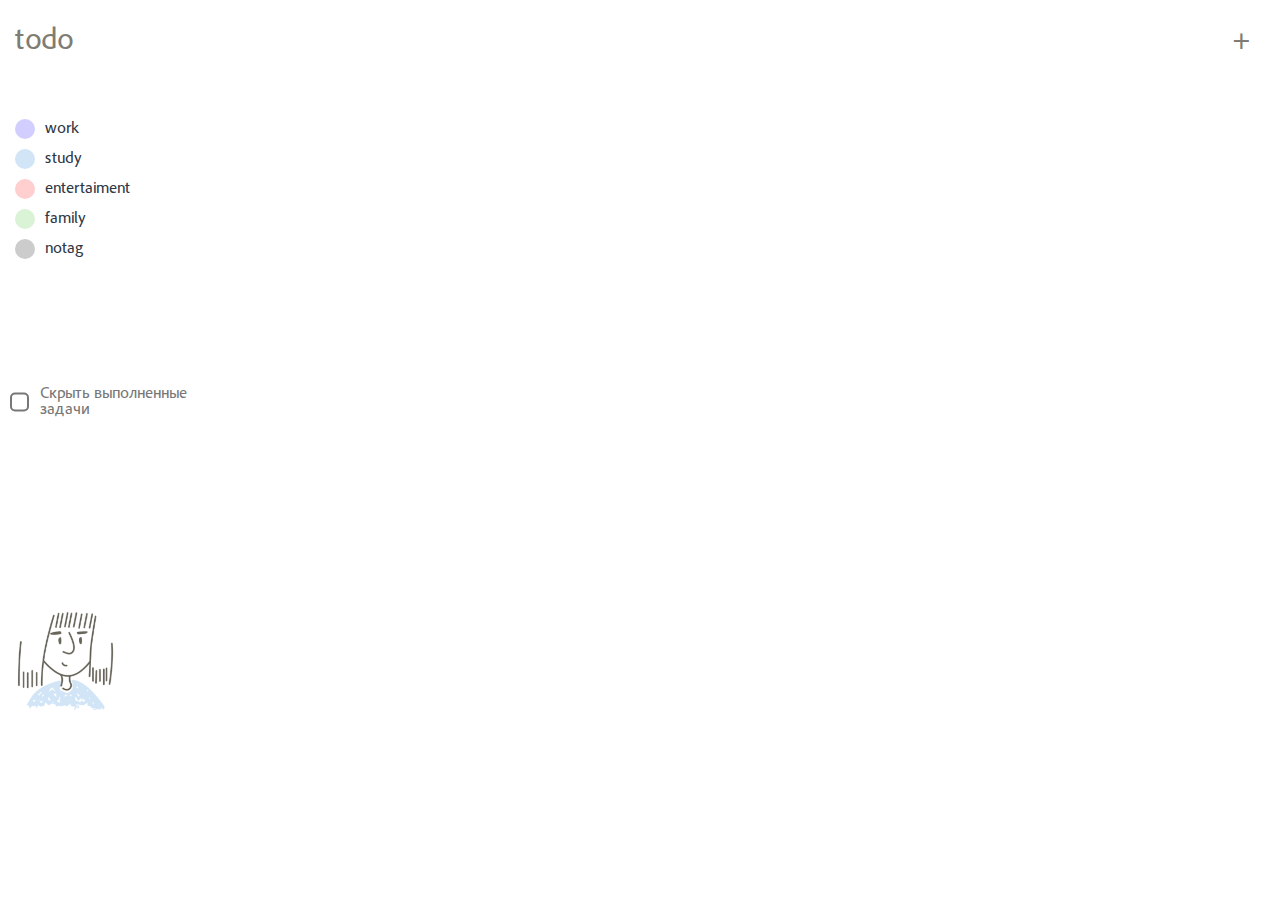
==== index.html @ 6d148f38 "first init" ====
<html lang="en">
<head>
    <meta charset="UTF-8">
    <meta name="viewport" content="width=device-width, initial-scale=1.0">
    <title>Document</title>
    <link rel="stylesheet" href="normalize.css">
    <link href="style.css" rel="stylesheet">
</head>
<body>
      <div id="my_modal" class="modal">
        <div class="modal-content">
            <div class="add">
                <button class="close_modal_window">Cancel</button>
                <button class="add-modal">Add</button>
            </div>
                <div class="modal-title modal-flex">
                    <span>Title</span>
                    <input type="text" size="40" class="modal-input" placeholder="add a title...">
                </div>
                <div class="modal-description modal-flex">
                    <span>Description</span>
                    <textarea name="" id="" cols="30" rows="10" class="modal-textarea" placeholder="add a description..." ></textarea>
                </div>
            <div class="modal-tags">Tags
                <div class="modal-nav tags">
                    <label class="nav__elem work tags">
                        <input type="checkbox" id="add-work">
                        <span>work</span>
                    </label>
                    
                    <label class="nav__elem study tags">
                        <input type="checkbox" id="add-study">
                        <span>study</span>
                    </label>
                    <label class="nav__elem entertaiment tags">
                        <input type="checkbox" id="add-entertaiment">
                        <span>entertaiment</span>
                    </label>
                    <label class="nav__elem family tags">
                        <input type="checkbox" id="add-family">
                        <span>family</span>
                    </label>
                </div>
            </div>
        </div>
      </div>
      <div id="save-card" class="modal">
        <div class="save-content-card">
            <div class="save">
                <button class="close_edit_card">Cancel</button>
                <button class="save-edit">Save</button>
            </div>
                <div class="modal-title modal-flex">
                    <span>Title</span>
                    <input type="text" size="40" class="title-edit" placeholder="add a title...">
                </div>
                <div class="modal-description modal-flex">
                    <span>Description</span>
                    <textarea name="" id="" cols="30" rows="10" class="description-edit" placeholder="add a description..." ></textarea>
                </div>
            <div class="modal-tags">Tags
                <div class="modal-nav tags">
                    <label class="nav__elem work tags">
                        <input type="checkbox" id="add-work">
                        <span>work</span>
                    </label>
                    
                    <label class="nav__elem study tags">
                        <input type="checkbox" id="add-study">
                        <span>study</span>
                    </label>
                    <label class="nav__elem entertaiment tags">
                        <input type="checkbox" id="add-entertaiment">
                        <span>entertaiment</span>
                    </label>
                    <label class="nav__elem family tags">
                        <input type="checkbox" id="add-family">
                        <span>family</span>
                    </label>
                </div>
            </div>
        </div>
      </div>
    <header class="header">
        <div class="todo">todo</div>
        <div class="add-card" id="btn_modal_window">+</div>
    </header>
    <div class="flex-container">
        <aside class="aside flex-grow-1">
                    <ul class="nav">
                        <li class="nav__elem work" data-filter="work">work</li>
                        <li class="nav__elem study" data-filter="study">study</li>
                        <li class="nav__elem entertaiment" data-filter="entertaiment">entertaiment</li>
                        <li class="nav__elem family" data-filter="family">family</li>
                        <li class="nav__elem notag" data-filter="notag">notag</li>
                    </ul>
                    <div class="hide-tasks">
                        <label class="task-custom hide-done">
                            <input id="hide-done-cards" type="checkbox" name="hide">
                            <span>Скрыть выполненные задачи</span>
                        </label>
                      </div>
                    <div class="girl-picture">
                        <img src="/img/girl.png" alt="">
                    </div>
        </aside>
        <main class="main flex-grow-3">
            <!-- <div class="task-card"><div class="card-header">
                <div class="title-card">1</div>
                <div class="menu-card">
                <ul class="dropdown-menu">
                   <li id="edit" class="border-bottom">Edit...</li>
                   <li id="delete">Delete...</li>
                </ul>
                </div>
             </div>
             <div class="description-card">fdddddddddd</div>
             <div class="done-task">
                <label class="task-custom card-done">
                   <input type="checkbox" name="done">
                   <span class="card-done">Done</span>
                </label>
             </div></div>
             <div class="task-card"><div class="card-header">
                <div class="title-card">2</div>
                <div class="menu-card">
                <ul class="dropdown-menu">
                   <li id="edit" class="border-bottom">Edit...</li>
                   <li id="delete">Delete...</li>
                </ul>
                </div>
             </div>-->
        </main>
    </div>
    <script src="script.js"></script>
</body>
</html>
---- style.css ----
body{
    color: #303846;
    font-size: 16px;
    line-height: 1.5;
    font-family: 'Adobe Clean';
    height: 100vh;
    display: flex;
    flex-direction: column;
    align-content: stretch;

}

.modal{
    font-family: 'Adobe Clean';
    font-weight: bold;
    font-size: large;
    color: #69665c;
    display: none;
    position: fixed;
    z-index: 1;
    left: 0;
    top: 0;
    width: 100%;
    height: 100%;
    background-color: rgba(0,0,0,0.6);
    z-index: 1000;
}
.modal .modal-content, .save-content-card {
    background-color: #fefefe;
    border: 1px solid #888;
    width: 50%;
    height: 75%;
    z-index: 99999;
    position: absolute;
    top: 0;
    bottom: 0;
    right: 0;
    left: 0;
    margin: auto;
    border-radius: 15px;
}

.add, .save{
    display: flex;
    justify-content: space-between;
    padding: 35px 35px 10px 35px;
}
.add-card{
    cursor: pointer;
}
.close_modal_window, .close_edit_card{
    background: transparent;
    border: none !important;
    color: #777;
    cursor: pointer;
    padding-left: 0px;
}
.add-modal, .save-edit{
    background-color: #69665C;
    cursor: pointer;
    border: none;
    color: white;
    width: 100px;
    height: 35px;
    border-radius: 10px;
}
.modal-title input{
    border: 0px;
    background-color: #f9f9f8;
    height: 35px;
    border-radius: 10px;
    padding: 20px;
    margin-top: 10px;
    font-family: 'Adobe Clean';
}
.modal-title input:focus::placeholder{
    color: transparent;
}
.modal-description textarea{
    font-family: 'Adobe Clean';
    font-size: 14px;
    border: 0px;
    background-color: #f9f9f8;
    height: 100px;
    border-radius: 10px;
    padding: 20px;
    margin-top: 10px;
}
.modal-description textarea:focus::placeholder{
    color: transparent;
}
.modal-tags{
    padding: 10px 0 5px 35px;
}
.modal-tags .modal-nav{
    display: flex;
}
.modal-tags .modal-nav .nav__elem{
    margin: 0 30px 0 0;
    height: 40px;
    border-radius: 10px;
    font-weight: normal;
}
.modal-tags .modal-nav .nav__elem:hover{
    background-color: #f9f9f8;
    margin: 0 30px 0 0;
    height: 40px;
    border-radius: 10px;
    cursor: pointer;











}
.flex-container{
    display: flex;
    flex-wrap: nowrap;
    height: 100%;
}

.modal-flex{
    display: flex;
    flex-direction: column;
    padding: 10px 35px 10px 35px;
}

.header {
    max-width: 1280px;
    height: 60px;
    color: #7e7c73;
    display: flex;
    justify-content: space-between;
    font-size: 30;
    padding: 20px 30px 20px 15px;
}
.aside{
    flex-grow: 2;
    display: flex;
    flex-wrap: wrap;
    align-items: top;
    justify-content: space-between;
    width: 300px;
    padding-top: 25px;
}

.nav{
    display: flex;
    flex-direction: column;

    height: 50px;
    padding: 0 15px;
}
.nav__elem{
    padding-left: 30px;
    box-sizing: border-box;
    position: relative;

    display: flex;
    align-items: center;
    align-content: center;
    cursor: pointer;

    font-size: 16px;
    line-height: 20px;
    margin-bottom: 10px;
}
.nav__elem.work::before{
    background-color: #D2CEFF;
}
.nav__elem.study::before{
    background-color: #D1E5F7;
}
.nav__elem.entertaiment::before{
    background-color: #FFCECE;
}
.nav__elem.family::before{
    background-color: #DAF2D6;
}
.nav__elem.notag::before{
    background-color: #ccc;
}
.nav__elem.filtered{
    background-color: #edefec;
    padding-right: 5px;
    transition: 1s;
    border-radius: 10px;
    cursor: pointer;
}
.nav__elem input{
    display: none;
}
.nav__elem input + span{
    transition: border-color 1s linear;
    position: relative;
    /* border-bottom: #fff solid 1px; */
}

.nav__elem input + span::before{
    content: "";
    display: block;
    position: absolute;
    width: 0%;
    height: 1px;
    left: 50%;
    bottom: 0;
    /* max-width: 0px; */

    transition: all 0.5s linear;
    background-color: #6979a2;
}

.test{
    color: red;
}
.nav__elem input:checked + span:before{
    width: 100%;
    left: 0%;
}

/* .modal-tags{
    background-color: lightsalmon;
} */

.hide-tasks{
  padding: 30px 0px 0 10px;
}

.task-custom input{
    display: none;
}

.task-custom span{
    cursor: pointer;
    color: #777;
    position: relative;
    display: flex;
    padding-left: 30px;
    line-height: 16px;
    font-size: 16px;
}
.task-custom span:before{
    content: "";
    display: block;
    width: 15px;
    height: 15px;

    border: 2px solid #777;
    border-radius: 5px;

    position: absolute;
    left: 0;
    top: 50%;
    transform: translateY(-50%);
}


.task-custom input:checked + span{
    color: #000;
}
.task-custom input:checked + span::before{
    border-color: #000;
}
.task-custom input:checked + span::after{
    content: "";
    display: block;
    width: 12px;
    height: 6px;
    
    border-left: 2px solid #000;
    border-bottom: 3px solid #000;
    position: absolute;
    left: 0;
    top: 50%;
    transform: translateY(-55%) translateX(25%) rotate(-50deg);
}
.done-task {
    position: absolute;
    right: 20px;
    bottom: 10px;
}
.nav__elem::before{
    content: "";
    display: block;
    width: 20px;
    height: 20px;
    border-radius: 100%;

    position: absolute;
    left: 0;
    top: 50%;
    transform: translateY(-50%);
}


.main{
    display: flex;
    flex-grow: 2;
    justify-content: space-between;
    flex-wrap: wrap;
    padding-right: 15px;
    padding-left: 15px;
    align-content: flex-start;
    
    width: 100%;
}
.task-card {
    flex: 1 1 200px;
    margin: 20px 15px 15px 15px;
    padding: 10px 25px;
    background: #fff9de;
    border: 1px solid #e8e8e8;
    min-height: 120px;
    height: auto;
    position: relative;
    border-radius: 3px;
}
.menu-card{
    cursor: pointer;
    color: #B2AFA1;
    min-width: 20px;
    width: 20px;
    height: 20px;
    background-image: url('/img/points.png');
    background-repeat: no-repeat;
}
.dropdown-menu{
    margin: 20px 5px 0 0;
    width: 40%;
    height: 50%;
    position: absolute;
    right: 10px;
    background-color: #fff;
    border-radius: 10px;
    z-index: 1;
    padding: 10px;
    display: none;
    cursor: pointer;
}
.dropdown-menu.opened{
    display: block;
}
.dropdown-menu li{
    font-size: 12px;
    font-weight: normal;
    color: #b2afa1;
    height: 50%;
}
.border-bottom{
    border-bottom: 1px solid lightgrey;
}
.description-card{
    margin:10px 0 30px 0;
}
.tags-card{
    display: flex;
    flex-direction: row;
    position: absolute;
    left: 20px;
    bottom: 10px;
}
.round{
    margin-right: 10px;
    width: 20px;
    height: 20px;
    border-radius: 50%;
}
.card-work{
    background: #d2ceff;
}
.card-entertaiment{
    background-color: #ffcece;
}
.card-family{
    background-color: #daf2d6;
}
.card-study{
    background-color: #d1e5f7;
}
.card-header {
    display: flex;
    justify-content: space-between;
    font-weight: 600;
}
.girl-picture{
    padding-left: 15px;
}
@media (max-width: 1000px) {
    .modal .modal-content, .save-content-card{
        height: 100%;
    }
    .flex-container{
        flex-wrap: wrap;
    }
    .nav{
        display: flex;
        flex-direction: row;
        justify-content: space-between;
        width: 100%;
    }
    .aside{
        flex-grow: 1;
        height: auto;
    }
    .nav__elem{
        max-width: 25%;
        margin-left: 15px;
        margin-right: 15px;
    }
    .header{
        padding: 20px 30px 0 30px;
    }
    .girl-picture{
        display: none;
    }
    .done-task{
        padding-left: 25px;
        padding-top: 0px;
      }
}
  @media (min-width: 600px) and (max-width: 1199px) {
    .task-card {
      width: 50%;
    }

  }
  @media (max-height: 550px){
    .modal .modal-content, .save-content-card {
        height: 80%;
    }
  }
  @media (max-height: 500px){
    .modal .modal-content, .save-content-card {
        height: 100%;
    }
  }

  @media(max-width: 660px){
    .modal-tags ul li{
        margin: 0 15px 0 0;
        font-size: 12px;
    }
  }
  @media(max-width: 850px){
    .modal .modal-content, .save-content-card {
        width: 65%;
    }
  }
  @media (max-width: 500px){
    .modal-tags ul li{
        margin: 0 10px 0 0;
        font-size: 12px;
    }
  }
  
  @media (min-width: 1200px) {
    .task-card {
      width: 32%;
      max-width: 400px;
    }
  }

@media (max-width: 1200px) {
    .aside{
        flex-grow: 1;
    }
}

@media (max-width: 800px) {
    .aside{
        height: auto;
        width: 100px;
        padding: 0 15px 0;
    }
    .header{
        padding: 20px 45px 0 45px;
        font-size: 24px;
    }
    .modal .modal-content, .save-content-card {
        height: 100%;
    }
}
@media (max-width: 480px){
    .nav li{
        font-size: 10px;
        margin: 0px;
    }
    .modal .modal-content, .save-content-card {
        width: 100%;
    }
}
@media (max-width: 600px) {
    .aside{
        width: 100%;
    }
}
@media (max-width: 440px) {
    .nav__elem{
        max-width: 50%;
        width: 50%;
    }
    .nav{
        flex-wrap: wrap;
    }
}

@font-face {
    font-family: "Adobe Clean";
    font-style: normal;
    font-weight: 400;
    src: url("/font/AdobeClean-Regular.woff2") format("woff2")
  }
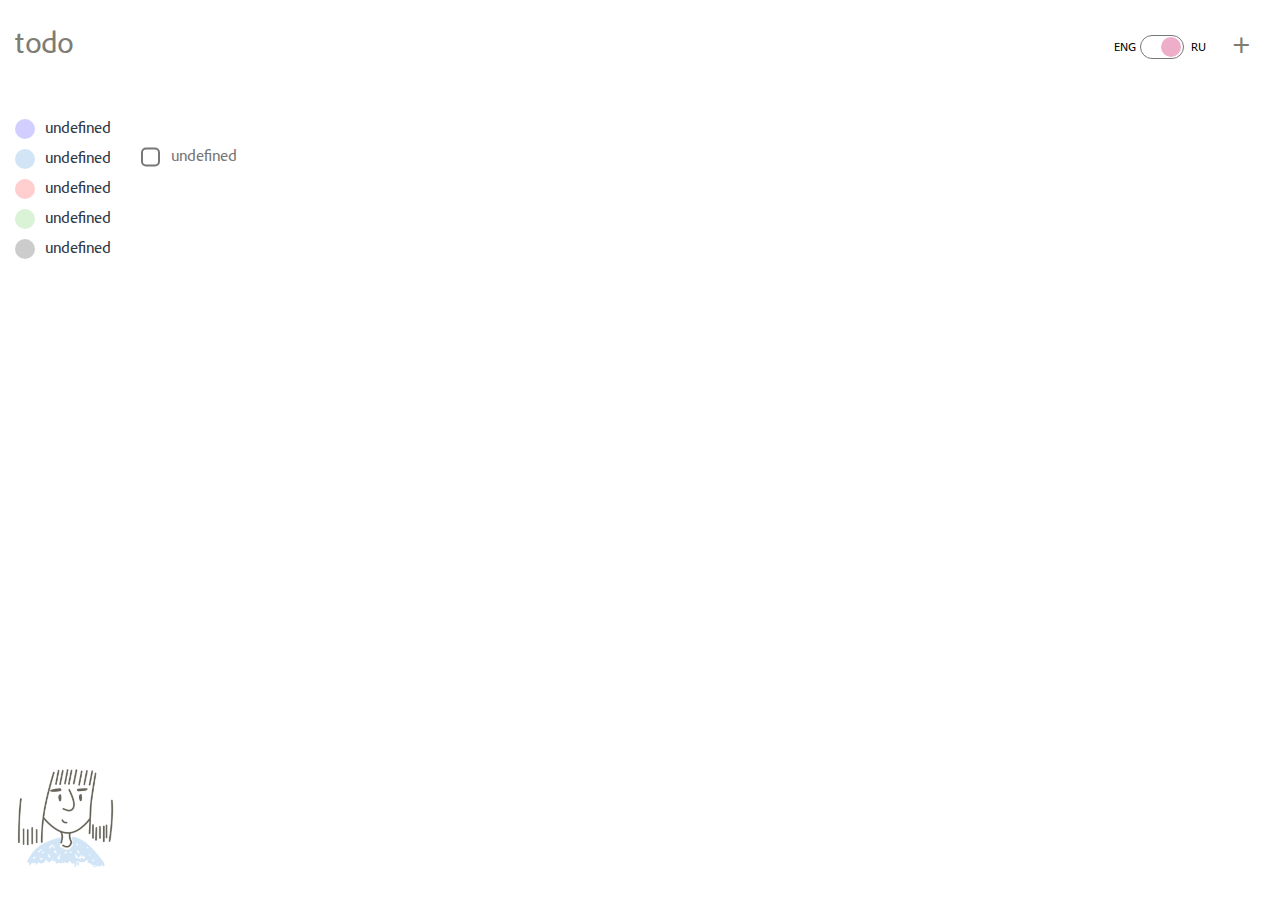
==== commit 2acc7aef: "add change lang" ====
--- a/index.html
+++ b/index.html
@@ -2,43 +2,44 @@
 <head>
     <meta charset="UTF-8">
     <meta name="viewport" content="width=device-width, initial-scale=1.0">
-    <title>Document</title>
+    <title>todo list</title>
     <link rel="stylesheet" href="normalize.css">
     <link href="style.css" rel="stylesheet">
+    <link rel="shortcut icon" href="img/Papirus-Team-Papirus-Apps-Gnome-todo.ico" type="image/x-icon">
 </head>
 <body>
       <div id="my_modal" class="modal">
         <div class="modal-content">
             <div class="add">
-                <button class="close_modal_window">Cancel</button>
-                <button class="add-modal">Add</button>
+                <button class="ln close-modal-window">Cancel</button>
+                <button class="ln add-modal">Add</button>
             </div>
                 <div class="modal-title modal-flex">
-                    <span>Title</span>
-                    <input type="text" size="40" class="modal-input" placeholder="add a title...">
+                    <span class="ln title">Title</span>
+                    <input type="text" size="40" class="modal-input ln title-input" placeholder="add a title...">
                 </div>
                 <div class="modal-description modal-flex">
-                    <span>Description</span>
-                    <textarea name="" id="" cols="30" rows="10" class="modal-textarea" placeholder="add a description..." ></textarea>
+                    <span class="ln description">Description</span>
+                    <textarea name="" id="" cols="30" rows="10" class="modal-textarea ln description-textarea" placeholder="add a description..." ></textarea>
                 </div>
-            <div class="modal-tags">Tags
+            <div class="modal-tags"><span class="ln tags">Tags</span>
                 <div class="modal-nav tags">
                     <label class="nav__elem work tags">
                         <input type="checkbox" id="add-work">
-                        <span>work</span>
+                        <span class="ln work">work</span>
                     </label>
                     
                     <label class="nav__elem study tags">
                         <input type="checkbox" id="add-study">
-                        <span>study</span>
+                        <span class="ln study">study</span>
                     </label>
                     <label class="nav__elem entertaiment tags">
                         <input type="checkbox" id="add-entertaiment">
-                        <span>entertaiment</span>
+                        <span class="ln entertaiment">entertaiment</span>
                     </label>
                     <label class="nav__elem family tags">
                         <input type="checkbox" id="add-family">
-                        <span>family</span>
+                        <span class="ln family">family</span>
                     </label>
                 </div>
             </div>
@@ -47,35 +48,34 @@
       <div id="save-card" class="modal">
         <div class="save-content-card">
             <div class="save">
-                <button class="close_edit_card">Cancel</button>
-                <button class="save-edit">Save</button>
+                <button class="close-edit-card ln close-modal-window">Cancel</button>
+                <button class="save-edit ln save-change">Save</button>
             </div>
                 <div class="modal-title modal-flex">
-                    <span>Title</span>
-                    <input type="text" size="40" class="title-edit" placeholder="add a title...">
+                    <span class="ln title">Title</span>
+                    <input type="text" size="40" class="title-edit ln title-input" placeholder="add a title...">
                 </div>
                 <div class="modal-description modal-flex">
-                    <span>Description</span>
-                    <textarea name="" id="" cols="30" rows="10" class="description-edit" placeholder="add a description..." ></textarea>
+                    <span class="ln description">Description</span>
+                    <textarea name="" id="" cols="30" rows="10" class="description-edit ln description-textarea" placeholder="add a description..." ></textarea>
                 </div>
-            <div class="modal-tags">Tags
+            <div class="modal-tags"><span class="ln tags">Tags</span>
                 <div class="modal-nav tags">
                     <label class="nav__elem work tags">
                         <input type="checkbox" id="add-work">
-                        <span>work</span>
+                        <span class="ln work">work</span>
                     </label>
-                    
                     <label class="nav__elem study tags">
                         <input type="checkbox" id="add-study">
-                        <span>study</span>
+                        <span class="ln study">study</span>
                     </label>
                     <label class="nav__elem entertaiment tags">
                         <input type="checkbox" id="add-entertaiment">
-                        <span>entertaiment</span>
+                        <span class="ln entertaiment">entertaiment</span>
                     </label>
                     <label class="nav__elem family tags">
                         <input type="checkbox" id="add-family">
-                        <span>family</span>
+                        <span class="ln family">family</span>
                     </label>
                 </div>
             </div>
@@ -83,21 +83,26 @@
       </div>
     <header class="header">
         <div class="todo">todo</div>
+        <div class="new-change-lang">
+            <span class="new-change-lang__lang" data-lang='en'>ENG</span>
+            <span class="new-change-lang__toggler"></span>
+            <span class="new-change-lang__lang" data-lang='ru'>RU</span>
+        </div>
         <div class="add-card" id="btn_modal_window">+</div>
     </header>
     <div class="flex-container">
         <aside class="aside flex-grow-1">
                     <ul class="nav">
-                        <li class="nav__elem work" data-filter="work">work</li>
-                        <li class="nav__elem study" data-filter="study">study</li>
-                        <li class="nav__elem entertaiment" data-filter="entertaiment">entertaiment</li>
-                        <li class="nav__elem family" data-filter="family">family</li>
-                        <li class="nav__elem notag" data-filter="notag">notag</li>
+                        <li class="nav__elem ln work" data-filter="work">work</li>
+                        <li class="nav__elem ln study" data-filter="study">study</li>
+                        <li class="nav__elem ln entertaiment" data-filter="entertaiment">entertaiment</li>
+                        <li class="nav__elem ln family" data-filter="family">family</li>
+                        <li class="nav__elem ln notag" data-filter="notag">notag</li>
                     </ul>
                     <div class="hide-tasks">
                         <label class="task-custom hide-done">
                             <input id="hide-done-cards" type="checkbox" name="hide">
-                            <span>Скрыть выполненные задачи</span>
+                            <span class="ln hide-done-task">Hide completed tasks</span>
                         </label>
                       </div>
                     <div class="girl-picture">
@@ -105,33 +110,9 @@
                     </div>
         </aside>
         <main class="main flex-grow-3">
-            <!-- <div class="task-card"><div class="card-header">
-                <div class="title-card">1</div>
-                <div class="menu-card">
-                <ul class="dropdown-menu">
-                   <li id="edit" class="border-bottom">Edit...</li>
-                   <li id="delete">Delete...</li>
-                </ul>
-                </div>
-             </div>
-             <div class="description-card">fdddddddddd</div>
-             <div class="done-task">
-                <label class="task-custom card-done">
-                   <input type="checkbox" name="done">
-                   <span class="card-done">Done</span>
-                </label>
-             </div></div>
-             <div class="task-card"><div class="card-header">
-                <div class="title-card">2</div>
-                <div class="menu-card">
-                <ul class="dropdown-menu">
-                   <li id="edit" class="border-bottom">Edit...</li>
-                   <li id="delete">Delete...</li>
-                </ul>
-                </div>
-             </div>-->
         </main>
     </div>
     <script src="script.js"></script>
+    <script src="lang.js"></script>
 </body>
 </html>--- a/style.css
+++ b/style.css
@@ -48,7 +48,10 @@
 .add-card{
     cursor: pointer;
 }
-.close_modal_window, .close_edit_card{
+
+
+
+.close-modal-window, .close-edit-card{
     background: transparent;
     border: none !important;
     color: #777;
@@ -63,7 +66,12 @@
     width: 100px;
     height: 35px;
     border-radius: 10px;
-}
+    opacity: 0.8;
+}
+.add-modal:hover, .save-edit:hover {
+    opacity: 1;
+    transition: all 1s ease-out;
+  }
 .modal-title input{
     border: 0px;
     background-color: #f9f9f8;
@@ -107,17 +115,6 @@
     height: 40px;
     border-radius: 10px;
     cursor: pointer;
-
-
-
-
-
-
-
-
-
-
-
 }
 .flex-container{
     display: flex;
@@ -137,6 +134,7 @@
     color: #7e7c73;
     display: flex;
     justify-content: space-between;
+    align-items: center;
     font-size: 30;
     padding: 20px 30px 20px 15px;
 }
@@ -316,6 +314,7 @@
     padding: 10px 25px;
     background: #fff9de;
     border: 1px solid #e8e8e8;
+    box-shadow: 0 14px 28px rgba(0,0,0,0.05), 0 10px 10px rgba(0,0,0,0.1);
     min-height: 120px;
     height: auto;
     position: relative;
@@ -389,7 +388,9 @@
     font-weight: 600;
 }
 .girl-picture{
+    position: absolute;
     padding-left: 15px;
+    bottom: 30px;
 }
 @media (max-width: 1000px) {
     .modal .modal-content, .save-content-card{
@@ -515,4 +516,58 @@
     font-style: normal;
     font-weight: 400;
     src: url("/font/AdobeClean-Regular.woff2") format("woff2")
-  }+  }
+
+
+.new-change-lang{
+    display: flex;
+    justify-content: space-between;
+    align-items: center;
+    width: 102px;
+
+    margin-left: auto;
+    margin-right: 20px;
+}
+.new-change-lang__lang{
+    font-size: 12px;
+    width: 30px;
+    height: 20px;
+    line-height: 22px;
+
+    text-align: center;
+
+    cursor: pointer;
+    transition: 300ms linear all;
+    background-color: #fff;
+    color: #000;
+}
+.new-change-lang__toggler{
+    min-width: 42px;
+    width: 44px;
+    height: 24px;
+    border: 1px solid #777;
+    padding: 1px;
+    box-sizing: border-box;
+    position: relative;
+    border-radius: 22px;
+    cursor: pointer;
+}
+.new-change-lang__toggler::before{
+    content: "";
+    display: block;
+    width: 20px;
+    height: 20px;
+
+    position: absolute;
+    left: 1px;
+    top: 1px;
+
+    transition: 300ms linear all;
+    background:  rgba(148,187,233,1);
+    
+    border-radius: 100%;
+}
+.new-change-lang_active .new-change-lang__toggler::before{
+    background: rgba(238,174,202,1);
+    left: 20px;
+}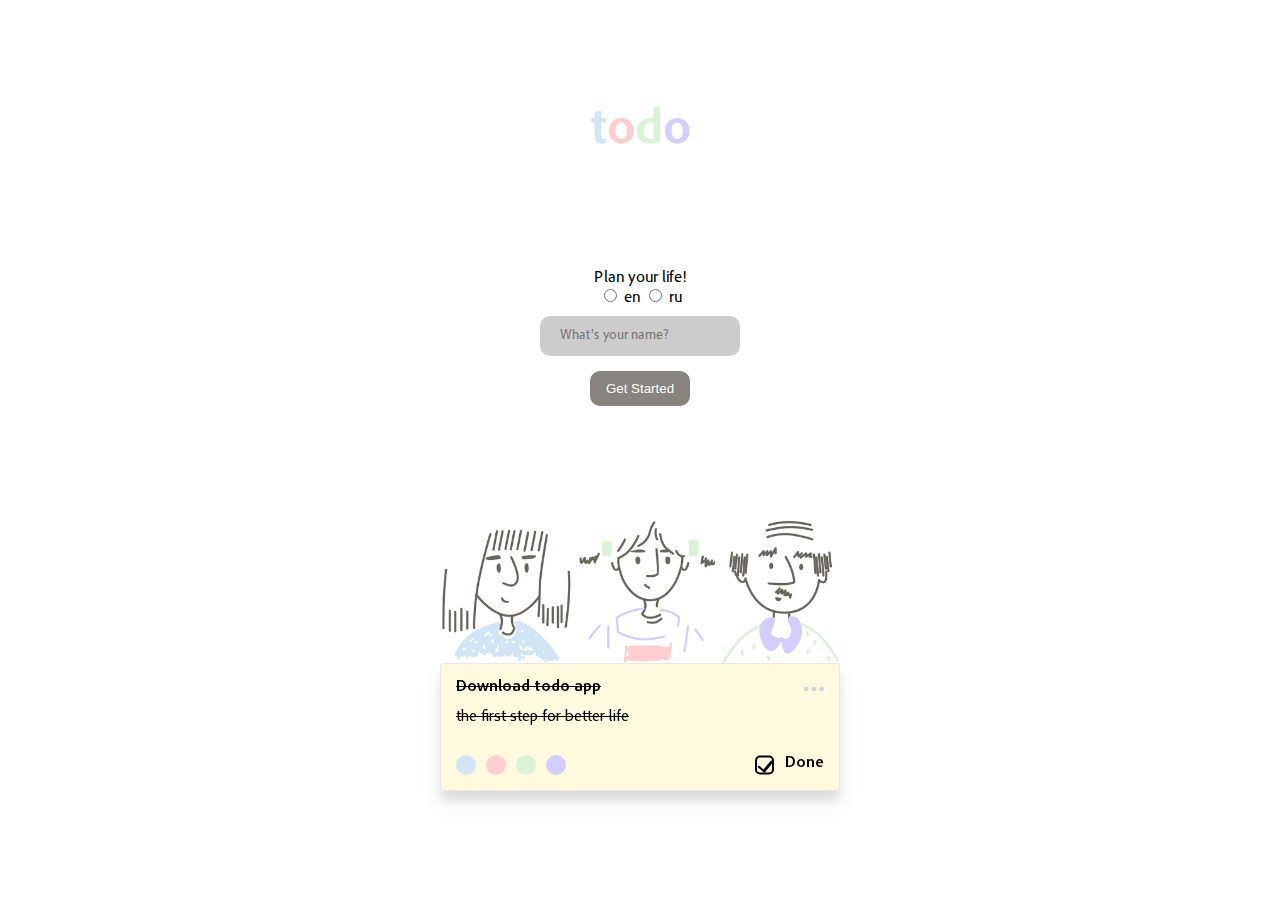
==== commit c29c833c: "refactoring" ====
--- a/index.html
+++ b/index.html
@@ -2,117 +2,54 @@
 <head>
     <meta charset="UTF-8">
     <meta name="viewport" content="width=device-width, initial-scale=1.0">
-    <title>todo list</title>
+    <title>Get started</title>
     <link rel="stylesheet" href="normalize.css">
-    <link href="style.css" rel="stylesheet">
+    <link href="/auto.css" rel="stylesheet">
     <link rel="shortcut icon" href="img/Papirus-Team-Papirus-Apps-Gnome-todo.ico" type="image/x-icon">
 </head>
 <body>
-      <div id="my_modal" class="modal">
-        <div class="modal-content">
-            <div class="add">
-                <button class="ln close-modal-window">Cancel</button>
-                <button class="ln add-modal">Add</button>
-            </div>
-                <div class="modal-title modal-flex">
-                    <span class="ln title">Title</span>
-                    <input type="text" size="40" class="modal-input ln title-input" placeholder="add a title...">
+    <header>
+        <strong class="first-letter">t</strong>
+        <strong class="second-letter">o</strong>
+        <strong class="third-letter">d</strong>
+        <strong class="fourth-letter">o</strong>
+    </header>
+    <main>
+        <p>Plan your life!</p>
+        <div class="lang-chooser">
+            <input class="lang-chooser__en" type="radio" name="lang"> en
+            <input class="lang-chooser__ru" type="radio" name="lang"> ru
+        </div>
+        <input type="text" placeholder="What's your name?" class="name">
+        <button class="ln add-modal" onClick='location.href="/app.html"'>Get Started</button>
+    </main>
+    <footer>
+        <img src="./img/three.png" alt="">
+        <div class="card3d">
+            <div class="task-card">
+                <div class="card-header">
+                    <div class="title-card">Download todo app</div>
+                    <div class="menu-card"></div>
                 </div>
-                <div class="modal-description modal-flex">
-                    <span class="ln description">Description</span>
-                    <textarea name="" id="" cols="30" rows="10" class="modal-textarea ln description-textarea" placeholder="add a description..." ></textarea>
-                </div>
-            <div class="modal-tags"><span class="ln tags">Tags</span>
-                <div class="modal-nav tags">
-                    <label class="nav__elem work tags">
-                        <input type="checkbox" id="add-work">
-                        <span class="ln work">work</span>
+                <div class="description-card">the first step for better life</div>
+                <div class="card-footer">
+                    <div class="tags-card">
+                        <div class="card-study round"></div>
+                        <div class="card-entertaiment round"></div>
+                        <div class="card-family round"></div>
+                        <div class="card-work round"></div>
+                    </div>
+                    <div class="done-task">
+                    <label class="task-custom card-done">
+                        <input type="checkbox" name="done" disabled="disabled" checked> 
+                        <span class="ln card-done">Done</span>
                     </label>
-                    
-                    <label class="nav__elem study tags">
-                        <input type="checkbox" id="add-study">
-                        <span class="ln study">study</span>
-                    </label>
-                    <label class="nav__elem entertaiment tags">
-                        <input type="checkbox" id="add-entertaiment">
-                        <span class="ln entertaiment">entertaiment</span>
-                    </label>
-                    <label class="nav__elem family tags">
-                        <input type="checkbox" id="add-family">
-                        <span class="ln family">family</span>
-                    </label>
+                    </div>
                 </div>
             </div>
         </div>
-      </div>
-      <div id="save-card" class="modal">
-        <div class="save-content-card">
-            <div class="save">
-                <button class="close-edit-card ln close-modal-window">Cancel</button>
-                <button class="save-edit ln save-change">Save</button>
-            </div>
-                <div class="modal-title modal-flex">
-                    <span class="ln title">Title</span>
-                    <input type="text" size="40" class="title-edit ln title-input" placeholder="add a title...">
-                </div>
-                <div class="modal-description modal-flex">
-                    <span class="ln description">Description</span>
-                    <textarea name="" id="" cols="30" rows="10" class="description-edit ln description-textarea" placeholder="add a description..." ></textarea>
-                </div>
-            <div class="modal-tags"><span class="ln tags">Tags</span>
-                <div class="modal-nav tags">
-                    <label class="nav__elem work tags">
-                        <input type="checkbox" id="add-work">
-                        <span class="ln work">work</span>
-                    </label>
-                    <label class="nav__elem study tags">
-                        <input type="checkbox" id="add-study">
-                        <span class="ln study">study</span>
-                    </label>
-                    <label class="nav__elem entertaiment tags">
-                        <input type="checkbox" id="add-entertaiment">
-                        <span class="ln entertaiment">entertaiment</span>
-                    </label>
-                    <label class="nav__elem family tags">
-                        <input type="checkbox" id="add-family">
-                        <span class="ln family">family</span>
-                    </label>
-                </div>
-            </div>
-        </div>
-      </div>
-    <header class="header">
-        <div class="todo">todo</div>
-        <div class="new-change-lang">
-            <span class="new-change-lang__lang" data-lang='en'>ENG</span>
-            <span class="new-change-lang__toggler"></span>
-            <span class="new-change-lang__lang" data-lang='ru'>RU</span>
-        </div>
-        <div class="add-card" id="btn_modal_window">+</div>
-    </header>
-    <div class="flex-container">
-        <aside class="aside flex-grow-1">
-                    <ul class="nav">
-                        <li class="nav__elem ln work" data-filter="work">work</li>
-                        <li class="nav__elem ln study" data-filter="study">study</li>
-                        <li class="nav__elem ln entertaiment" data-filter="entertaiment">entertaiment</li>
-                        <li class="nav__elem ln family" data-filter="family">family</li>
-                        <li class="nav__elem ln notag" data-filter="notag">notag</li>
-                    </ul>
-                    <div class="hide-tasks">
-                        <label class="task-custom hide-done">
-                            <input id="hide-done-cards" type="checkbox" name="hide">
-                            <span class="ln hide-done-task">Hide completed tasks</span>
-                        </label>
-                      </div>
-                    <div class="girl-picture">
-                        <img src="/img/girl.png" alt="">
-                    </div>
-        </aside>
-        <main class="main flex-grow-3">
-        </main>
-    </div>
-    <script src="script.js"></script>
-    <script src="lang.js"></script>
-</body>
+    </footer>
+    <!-- <script src="./lang.js"></script> -->
+    <script src="./index.js"></script>
+    </body>
 </html>--- a/auto.css
+++ b/auto.css
@@ -0,0 +1,218 @@
+@font-face {
+    font-family: "Adobe Clean";
+    src: url("/font/AdobeClean-Regular.woff2") format("woff2");
+}
+@font-face {
+    font-family: "Adobe Clean";
+    font-weight: bold;
+    src: url("/font/AdobeClean-Bold.woff2") format("woff2");
+}
+*{
+    box-sizing: border-box;    
+}
+body{
+    font-family: 'Adobe Clean';
+    display: flex;
+    flex-direction: column;
+    justify-content: space-around;
+    height: 100vh;
+    align-items: center;
+}
+
+header{
+    margin-top: 50px;
+    display: flex;
+}
+header strong{
+    font-family: 'Adobe Clean';
+    font-size: 50px;
+    font-weight: bold;
+}
+.name{
+    border: 0px;
+    background-color: #cccccc;
+    height: 35px;
+    border-radius: 10px;
+    padding: 20px;
+    margin-top: 10px;
+    font-family: 'Adobe Clean';
+}
+
+img{
+    width: 100%;
+}
+.add-modal{
+    background-color: #69665C;
+    cursor: pointer;
+    border: none;
+    color: white;
+    width: 100px;
+    height: 35px;
+    border-radius: 10px;
+    opacity: 0.8;
+    margin-top: 15px;
+}
+.add-modal:hover{
+    opacity: 1;
+    transition: all 1s ease-out;
+}
+
+.first-letter{
+    color: #d1e5f7;
+}
+.second-letter{
+    color: #ffcdcd;
+}
+.third-letter{
+    color: #daf2d6;
+}
+.fourth-letter{
+    color: #d2ceff;
+}
+main{
+    display: flex;
+    align-items: center;
+    flex-direction: column;
+}
+
+footer{
+    margin-bottom: 50px;
+    min-width: 240px;
+    max-width: 420px;
+    padding: 0 10px;
+}
+.card3d{
+    width: 100%;
+    height: 130px;
+    perspective: 500px;
+    transform-style: preserve-3d;
+}
+.task-card {
+    width: 100%;
+    background: #fff9de;
+    border: 1px solid #e8e8e8;
+    box-shadow: 0 14px 28px rgba(0,0,0,0.05), 0 10px 10px rgba(0,0,0,0.1);
+    min-height: 120px;
+    height: auto;
+    border-radius: 3px;
+    padding: 15px;
+    transform-style: preserve-3d;
+    transform: translateZ(0);
+    transition: 0.2s linear all;
+}
+
+.description-card{
+    margin:10px 0 30px 0;
+    text-decoration: line-through;
+}
+.tags-card{
+    display: flex;
+    flex-direction: row;
+    left: 20px;
+    bottom: 10px;
+}
+.round{
+    margin-right: 10px;
+    width: 20px;
+    height: 20px;
+    border-radius: 50%;
+}
+.card-work{
+    background: #d2ceff;
+}
+.card-entertaiment{
+    background-color: #ffcece;
+}
+.card-family{
+    background-color: #daf2d6;
+}
+.card-study{
+    background-color: #d1e5f7;
+}
+.card-header, .card-footer {
+    display: flex;
+    justify-content: space-between;
+    font-weight: 600;
+}
+.card-header{
+    text-decoration: line-through;
+}
+.menu-card{
+    color: #B2AFA1;
+    min-width: 20px;
+    width: 20px;
+    height: 20px;
+    background-image: url('/img/points.png');
+    background-repeat: no-repeat;
+}
+
+
+.done-task{
+    position: relative;
+}
+
+.task-custom input{
+    display: none;
+}
+
+.task-custom span{
+    color: #777;
+    display: flex;
+    padding-left: 30px;
+    line-height: 16px;
+    font-size: 16px;
+}
+.task-custom span:before{
+    content: "";
+    display: block;
+    width: 15px;
+    height: 15px;
+
+    border: 2px solid #777;
+    border-radius: 5px;
+
+    position: absolute;
+    left: 0;
+    top: 50%;
+    transform: translateY(-50%);
+}
+
+.task-custom input:checked + span{
+    color: #000;
+}
+.task-custom input:checked + span::before{
+    border-color: #000;
+}
+.task-custom input:checked + span::after{
+    content: "";
+    display: block;
+    width: 12px;
+    height: 6px;
+    
+    border-left: 2px solid #000;
+    border-bottom: 3px solid #000;
+    position: absolute;
+    left: 0;
+    top: 50%;
+    transform: translateY(-55%) translateX(25%) rotate(-50deg);
+}
+
+.loaded{
+    animation: pageLoaded 3s linear infinite;
+}
+
+@keyframes pageLoaded{
+    0%{ transform: scale(1);}
+    10%{ transform: scale(1.05);}
+    20%{ transform: scale(1);}
+    30%{ transform: scale(1.1);}
+    40%{ transform: scale(1);}
+    100%{ transform: scale(1);}
+}
+
+
+
+
+    
+
+  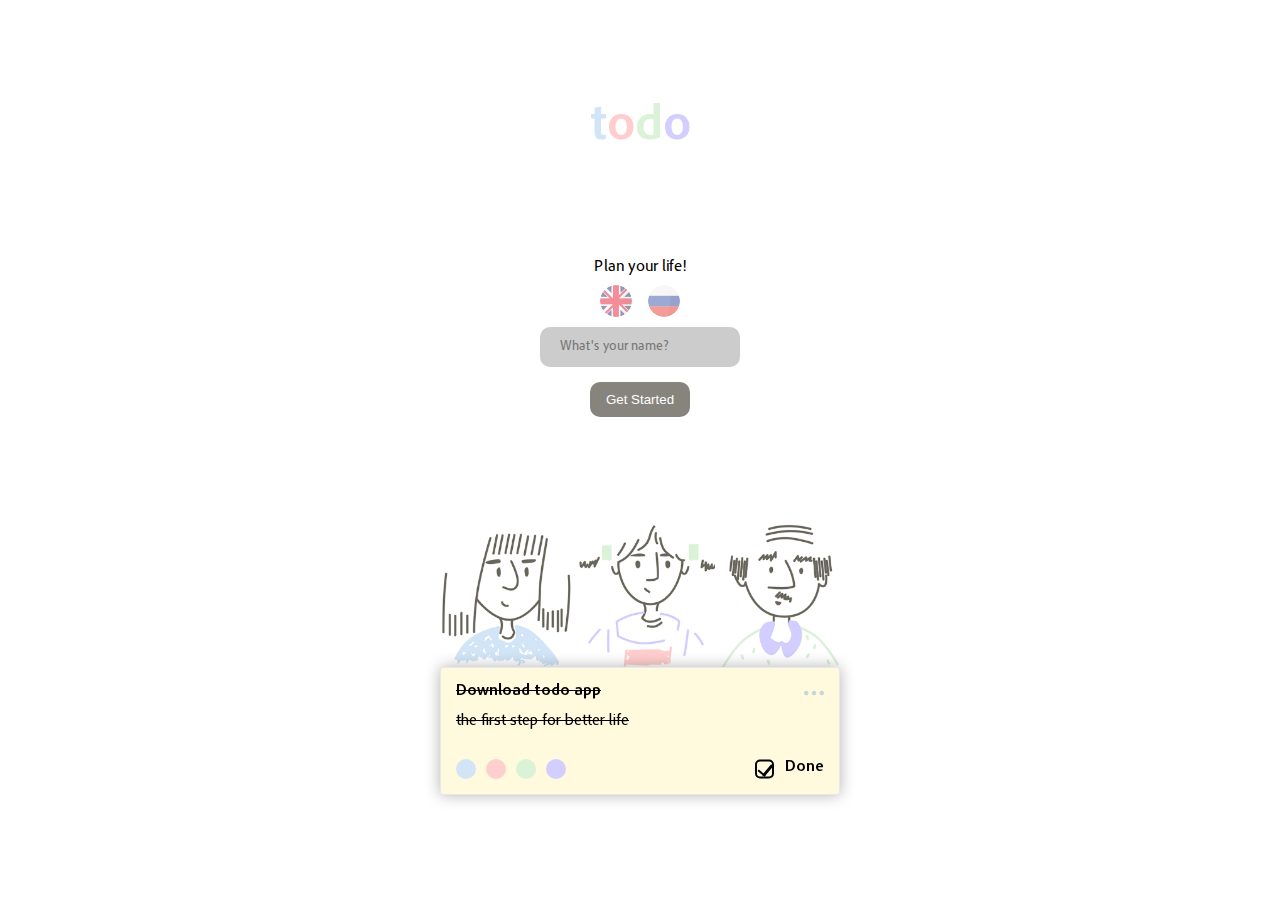
==== commit b09e4f6a: "refactoring css" ====
--- a/index.html
+++ b/index.html
@@ -15,23 +15,29 @@
         <strong class="fourth-letter">o</strong>
     </header>
     <main>
-        <p>Plan your life!</p>
+        <p class="ln plan">Plan your life!</p>
         <div class="lang-chooser">
-            <input class="lang-chooser__en" type="radio" name="lang"> en
-            <input class="lang-chooser__ru" type="radio" name="lang"> ru
+            <label class="lang-chooser__el">
+                <input class="lang-chooser__input lang-chooser__input_en" type="radio" name="lang">
+                <span></span>
+            </label>
+            <label class="lang-chooser__el">
+                <input class="lang-chooser__input lang-chooser__input_ru" type="radio" name="lang">
+                <span></span>
+            </label>
         </div>
         <input type="text" placeholder="What's your name?" class="name">
-        <button class="ln add-modal" onClick='location.href="/app.html"'>Get Started</button>
+        <button class="ln start-app" onClick='location.href="/app.html"'>Get Started</button>
     </main>
     <footer>
         <img src="./img/three.png" alt="">
         <div class="card3d">
             <div class="task-card">
                 <div class="card-header">
-                    <div class="title-card">Download todo app</div>
+                    <div class="ln title-card">Download todo app</div>
                     <div class="menu-card"></div>
                 </div>
-                <div class="description-card">the first step for better life</div>
+                <div class="ln description-card">the first step for better life</div>
                 <div class="card-footer">
                     <div class="tags-card">
                         <div class="card-study round"></div>
@@ -42,14 +48,14 @@
                     <div class="done-task">
                     <label class="task-custom card-done">
                         <input type="checkbox" name="done" disabled="disabled" checked> 
-                        <span class="ln card-done">Done</span>
+                        <span class="ln start-card-done">Done</span>
                     </label>
                     </div>
                 </div>
             </div>
         </div>
     </footer>
-    <!-- <script src="./lang.js"></script> -->
+    <script src="./lang.js"></script>
     <script src="./index.js"></script>
     </body>
 </html>--- a/auto.css
+++ b/auto.css
@@ -37,11 +37,50 @@
     margin-top: 10px;
     font-family: 'Adobe Clean';
 }
+.lang-chooser{
+    margin-top: 10px;
+    display: flex;
+    justify-content: space-between;
+    width: 80px;
+    
+}
+.lang-chooser__el {
+    width: 32px; 
+    height: 32px; 
+    display: block; 
+    position: relative;
+}
+.lang-chooser__input{
+    display: none;
+}
+.lang-chooser__input + span {
+    position: absolute; /* Абсолютное позиционирование */
+    left: 0;
+    top: 0;
+    width: 100%;
+    height: 100%;
+    cursor: pointer; 
+    background-color: transparent;
+    background-size: cover;
+
+    border-radius: 100%;
+    opacity: 0.5;
+}
+.lang-chooser__input:checked + span {
+    opacity: 1;
+}
+
+.lang-chooser__input_en + span{
+    background-image: url('/img/uk.png');
+}
+.lang-chooser__input_ru + span{
+    background-image: url('/img/ru.png');
+}
 
 img{
     width: 100%;
 }
-.add-modal{
+.start-app{
     background-color: #69665C;
     cursor: pointer;
     border: none;
@@ -52,7 +91,7 @@
     opacity: 0.8;
     margin-top: 15px;
 }
-.add-modal:hover{
+.start-app:hover{
     opacity: 1;
     transition: all 1s ease-out;
 }
@@ -91,7 +130,7 @@
     width: 100%;
     background: #fff9de;
     border: 1px solid #e8e8e8;
-    box-shadow: 0 14px 28px rgba(0,0,0,0.05), 0 10px 10px rgba(0,0,0,0.1);
+    box-shadow: 0 0px 15px rgba(0,0,0,0.3);
     min-height: 120px;
     height: auto;
     border-radius: 3px;
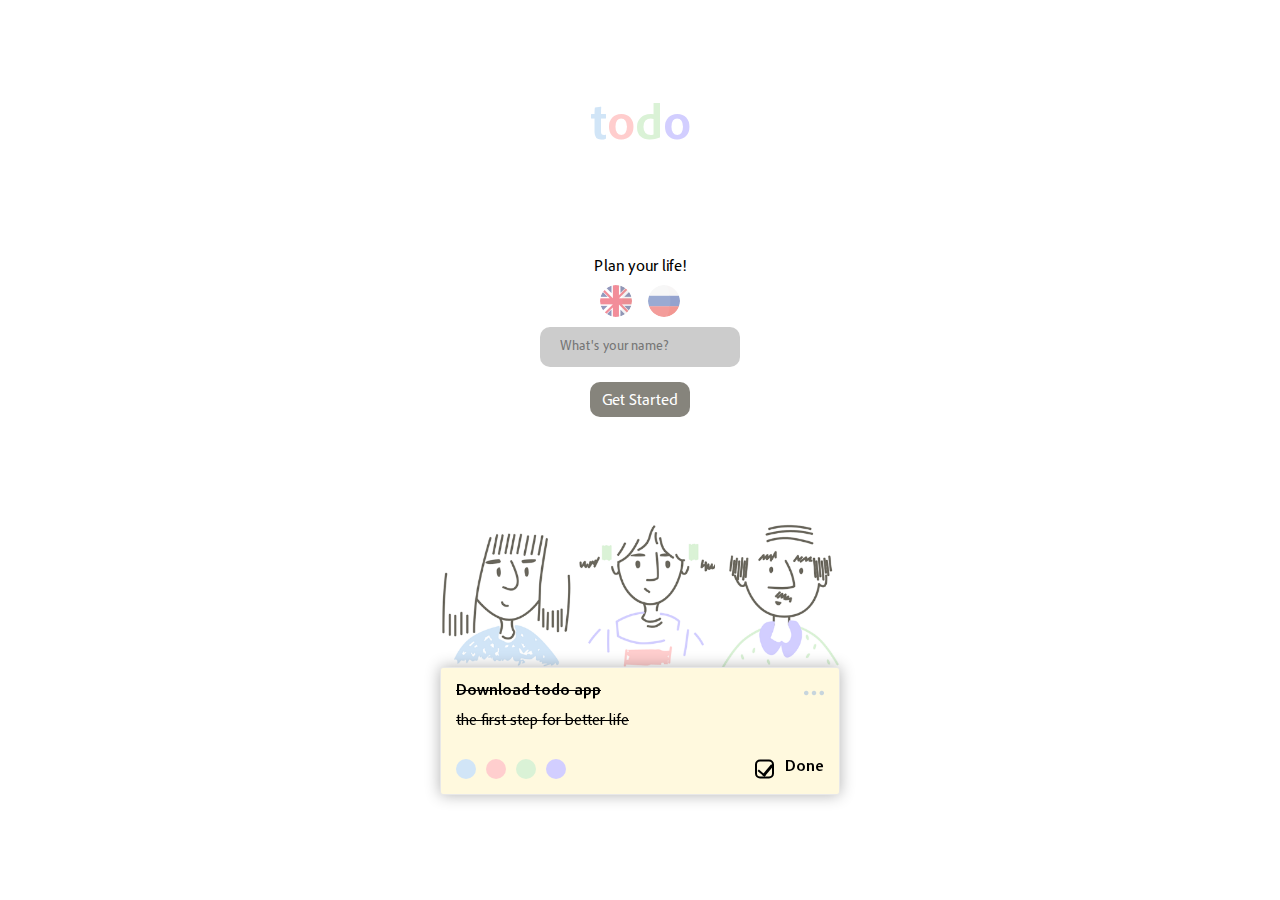
==== commit c49143af: "path resolve" ====
--- a/index.html
+++ b/index.html
@@ -4,7 +4,7 @@
     <meta name="viewport" content="width=device-width, initial-scale=1.0">
     <title>Get started</title>
     <link rel="stylesheet" href="normalize.css">
-    <link href="/auto.css" rel="stylesheet">
+    <link href="auto.css" rel="stylesheet">
     <link rel="shortcut icon" href="img/Papirus-Team-Papirus-Apps-Gnome-todo.ico" type="image/x-icon">
 </head>
 <body>
@@ -27,7 +27,7 @@
             </label>
         </div>
         <input type="text" placeholder="What's your name?" class="name">
-        <button class="ln start-app" onClick='location.href="/app.html"'>Get Started</button>
+        <a class="ln start-app" href="app.html">Get Started</a>
     </main>
     <footer>
         <img src="./img/three.png" alt="">
--- a/auto.css
+++ b/auto.css
@@ -81,12 +81,16 @@
     width: 100%;
 }
 .start-app{
+    display: inline-block;
+    text-decoration: none;
     background-color: #69665C;
     cursor: pointer;
     border: none;
     color: white;
     width: 100px;
     height: 35px;
+    line-height: 38px;
+    text-align: center;
     border-radius: 10px;
     opacity: 0.8;
     margin-top: 15px;
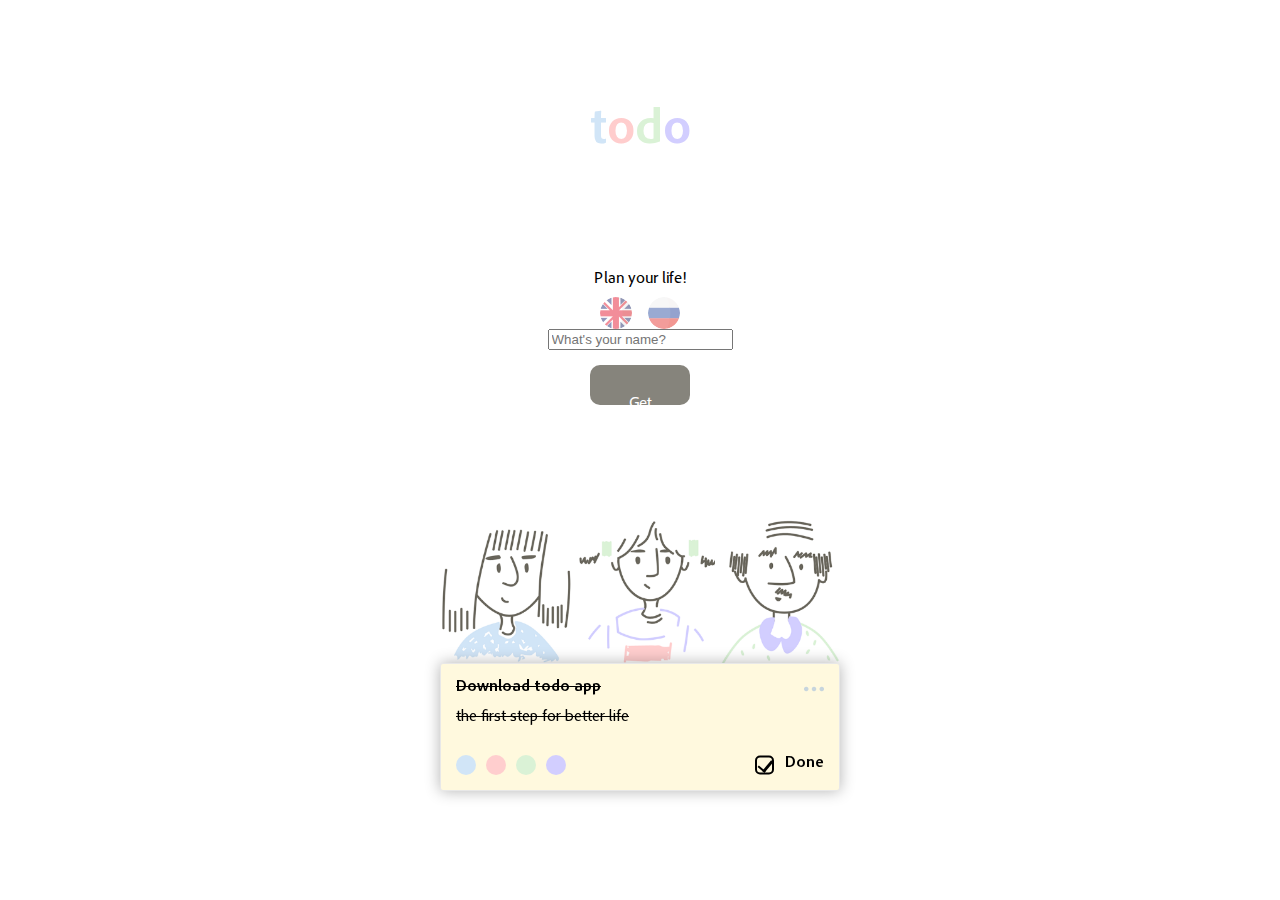
==== commit 19f6c194: "translate fix" ====
--- a/index.html
+++ b/index.html
@@ -26,7 +26,7 @@
                 <span></span>
             </label>
         </div>
-        <input type="text" placeholder="What's your name?" class="name">
+        <input type="text" placeholder="What's your name?" class="ln start-name">
         <a class="ln start-app" href="app.html">Get Started</a>
     </main>
     <footer>
--- a/auto.css
+++ b/auto.css
@@ -1,11 +1,11 @@
 @font-face {
     font-family: "Adobe Clean";
-    src: url("/font/AdobeClean-Regular.woff2") format("woff2");
+    src: url("font/AdobeClean-Regular.woff2") format("woff2");
 }
 @font-face {
     font-family: "Adobe Clean";
     font-weight: bold;
-    src: url("/font/AdobeClean-Bold.woff2") format("woff2");
+    src: url("font/AdobeClean-Bold.woff2") format("woff2");
 }
 *{
     box-sizing: border-box;    
@@ -28,8 +28,8 @@
     font-size: 50px;
     font-weight: bold;
 }
-.name{
-    border: 0px;
+.start-app{
+    border: none;
     background-color: #cccccc;
     height: 35px;
     border-radius: 10px;
@@ -71,10 +71,10 @@
 }
 
 .lang-chooser__input_en + span{
-    background-image: url('/img/uk.png');
+    background-image: url('img/uk.png');
 }
 .lang-chooser__input_ru + span{
-    background-image: url('/img/ru.png');
+    background-image: url('img/ru.png');
 }
 
 img{
@@ -185,7 +185,7 @@
     min-width: 20px;
     width: 20px;
     height: 20px;
-    background-image: url('/img/points.png');
+    background-image: url('img/points.png');
     background-repeat: no-repeat;
 }
 
